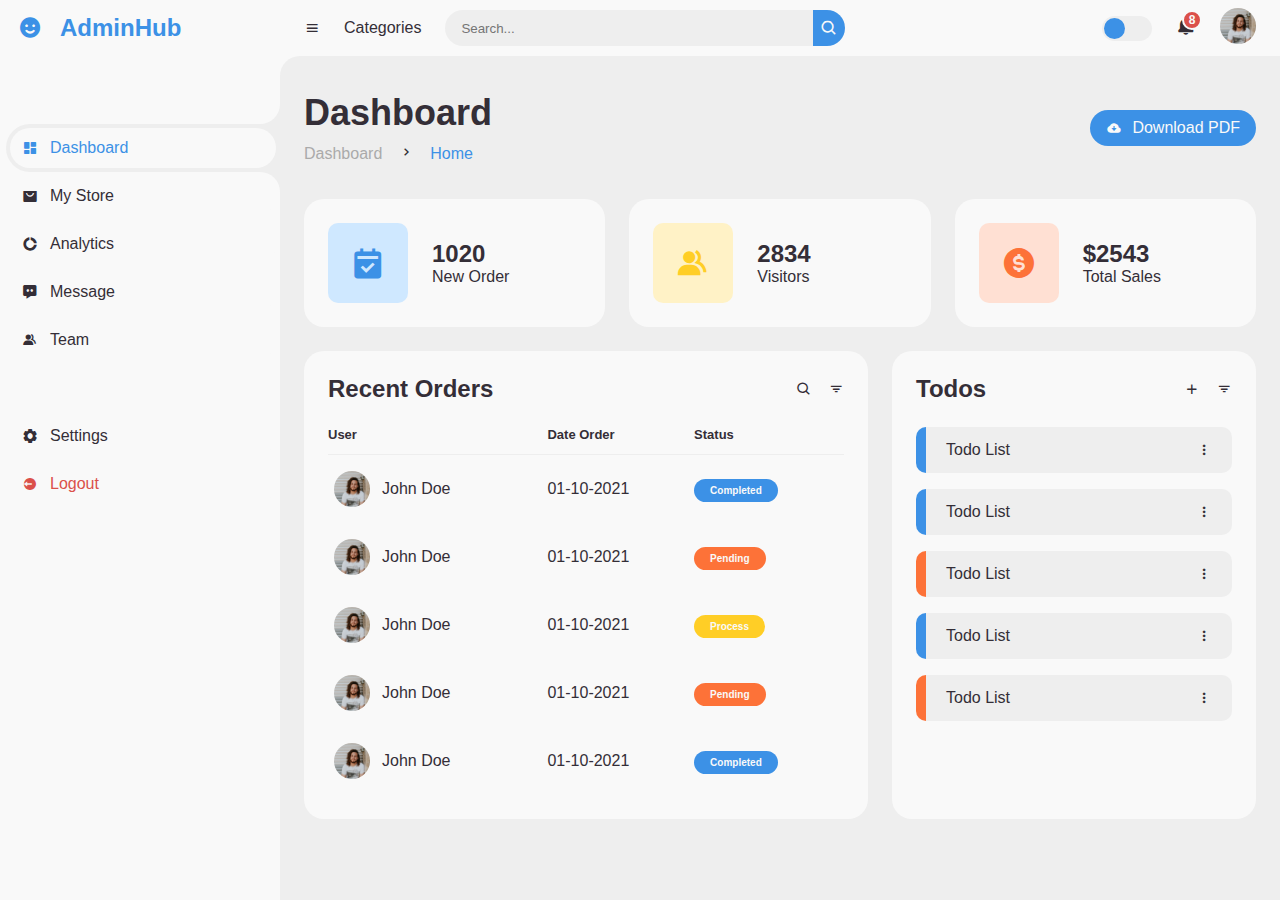
==== index.html @ 6684c78e "upload simple project" ====
<!DOCTYPE html>
<html lang="en">
<head>
	<meta charset="UTF-8">
	<meta name="viewport" content="width=device-width, initial-scale=1.0">

	<!-- Boxicons -->
	<link href='https://unpkg.com/boxicons@2.0.9/css/boxicons.min.css' rel='stylesheet'>
	<!-- My CSS -->
	<link rel="stylesheet" href="style.css">

	<title>Dashboard</title>
</head>
<body>


	<!-- SIDEBAR -->
	<section id="sidebar">
		<a href="#" class="brand">
			<i class='bx bxs-smile'></i>
			<span class="text">AdminHub</span>
		</a>
		<ul class="side-menu top">
			<li class="active">
				<a href="#">
					<i class='bx bxs-dashboard' ></i>
					<span class="text">Dashboard</span>
				</a>
			</li>
			<li>
				<a href="#">
					<i class='bx bxs-shopping-bag-alt' ></i>
					<span class="text" onclick='route()'>My Store</span>
				</a>
			</li>
			<li>
				<a href="#">
					<i class='bx bxs-doughnut-chart' ></i>
					<span class="text">Analytics</span>
				</a>
			</li>
			<li>
				<a href="#">
					<i class='bx bxs-message-dots' ></i>
					<span class="text">Message</span>
				</a>
			</li>
			<li>
				<a href="#">
					<i class='bx bxs-group' ></i>
					<span class="text">Team</span>
				</a>
			</li>
		</ul>
		<ul class="side-menu">
			<li>
				<a href="#">
					<i class='bx bxs-cog' ></i>
					<span class="text">Settings</span>
				</a>
			</li>
			<li>
				<a href="#" class="logout">
					<i class='bx bxs-log-out-circle' ></i>
					<span class="text">Logout</span>
				</a>
			</li>
		</ul>
	</section>
	<!-- SIDEBAR -->



	<!-- CONTENT -->
	<section id="content">
		<!-- NAVBAR -->
		<nav>
			<i class='bx bx-menu' ></i>
			<a href="#" class="nav-link">Categories</a>
			<form action="#">
				<div class="form-input">
					<input type="search" placeholder="Search...">
					<button type="submit" class="search-btn"><i class='bx bx-search' ></i></button>
				</div>
			</form>
			<input type="checkbox" id="switch-mode" hidden>
			<label for="switch-mode" class="switch-mode"></label>
			<a href="#" class="notification">
				<i class='bx bxs-bell' ></i>
				<span class="num">8</span>
			</a>
			<a href="#" class="profile">
				<img src="img/people.png">
			</a>
		</nav>
		<!-- NAVBAR -->

		<!-- MAIN -->
		<main>
			<div class="head-title">
				<div class="left">
					<h1>Dashboard</h1>
					<ul class="breadcrumb">
						<li>
							<a href="#">Dashboard</a>
						</li>
						<li><i class='bx bx-chevron-right' ></i></li>
						<li>
							<a class="active" href="#">Home</a>
						</li>
					</ul>
				</div>
				<a href="#" class="btn-download">
					<i class='bx bxs-cloud-download' ></i>
					<span class="text">Download PDF</span>
				</a>
			</div>

			<ul class="box-info">
				<li>
					<i class='bx bxs-calendar-check' ></i>
					<span class="text">
						<h3>1020</h3>
						<p>New Order</p>
					</span>
				</li>
				<li>
					<i class='bx bxs-group' ></i>
					<span class="text">
						<h3>2834</h3>
						<p>Visitors</p>
					</span>
				</li>
				<li>
					<i class='bx bxs-dollar-circle' ></i>
					<span class="text">
						<h3>$2543</h3>
						<p>Total Sales</p>
					</span>
				</li>
			</ul>


			<div class="table-data">
				<div class="order">
					<div class="head">
						<h3>Recent Orders</h3>
						<i class='bx bx-search' ></i>
						<i class='bx bx-filter' ></i>
					</div>
					<table>
						<thead>
							<tr>
								<th>User</th>
								<th>Date Order</th>
								<th>Status</th>
							</tr>
						</thead>
						<tbody>
							<tr>
								<td>
									<img src="img/people.png">
									<p>John Doe</p>
								</td>
								<td>01-10-2021</td>
								<td><span class="status completed">Completed</span></td>
							</tr>
							<tr>
								<td>
									<img src="img/people.png">
									<p>John Doe</p>
								</td>
								<td>01-10-2021</td>
								<td><span class="status pending">Pending</span></td>
							</tr>
							<tr>
								<td>
									<img src="img/people.png">
									<p>John Doe</p>
								</td>
								<td>01-10-2021</td>
								<td><span class="status process">Process</span></td>
							</tr>
							<tr>
								<td>
									<img src="img/people.png">
									<p>John Doe</p>
								</td>
								<td>01-10-2021</td>
								<td><span class="status pending">Pending</span></td>
							</tr>
							<tr>
								<td>
									<img src="img/people.png">
									<p>John Doe</p>
								</td>
								<td>01-10-2021</td>
								<td><span class="status completed">Completed</span></td>
							</tr>
						</tbody>
					</table>
				</div>
				<div class="todo">
					<div class="head">
						<h3>Todos</h3>
						<i class='bx bx-plus' ></i>
						<i class='bx bx-filter' ></i>
					</div>
					<ul class="todo-list">
						<li class="completed">
							<p>Todo List</p>
							<i class='bx bx-dots-vertical-rounded' ></i>
						</li>
						<li class="completed">
							<p>Todo List</p>
							<i class='bx bx-dots-vertical-rounded' ></i>
						</li>
						<li class="not-completed">
							<p>Todo List</p>
							<i class='bx bx-dots-vertical-rounded' ></i>
						</li>
						<li class="completed">
							<p>Todo List</p>
							<i class='bx bx-dots-vertical-rounded' ></i>
						</li>
						<li class="not-completed">
							<p>Todo List</p>
							<i class='bx bx-dots-vertical-rounded' ></i>
						</li>
					</ul>
				</div>
			</div>
		</main>
		<!-- MAIN -->
	</section>
	<!-- CONTENT -->
	

	<script src="app.js"></script>
</body>
</html>
---- style.css ----
* {
	margin: 0;
	padding: 0;
	box-sizing: border-box;
}

a {
	text-decoration: none;
}

li {
	list-style: none;
}

:root {
	--poppins: 'Poppins', sans-serif;
	--lato: 'Lato', sans-serif;

	--light: #F9F9F9;
	--blue: #3C91E6;
	--light-blue: #CFE8FF;
	--grey: #eee;
	--dark-grey: #AAAAAA;
	--dark: #342E37;
	--red: #DB504A;
	--yellow: #FFCE26;
	--light-yellow: #FFF2C6;
	--orange: #FD7238;
	--light-orange: #FFE0D3;
}

html {
	overflow-x: hidden;
}

body.dark {
	--light: #0C0C1E;
	--grey: #060714;
	--dark: #FBFBFB;
}

body {
	background: var(--grey);
	overflow-x: hidden;
}





/* SIDEBAR */
#sidebar {
	position: fixed;
	top: 0;
	left: 0;
	width: 280px;
	height: 100%;
	background: var(--light);
	z-index: 2000;
	font-family: var(--lato);
	transition: .3s ease;
	overflow-x: hidden;
	scrollbar-width: none;
}
#sidebar::--webkit-scrollbar {
	display: none;
}
#sidebar.hide {
	width: 60px;
}
#sidebar .brand {
	font-size: 24px;
	font-weight: 700;
	height: 56px;
	display: flex;
	align-items: center;
	color: var(--blue);
	position: sticky;
	top: 0;
	left: 0;
	background: var(--light);
	z-index: 500;
	padding-bottom: 20px;
	box-sizing: content-box;
}
#sidebar .brand .bx {
	min-width: 60px;
	display: flex;
	justify-content: center;
}
#sidebar .side-menu {
	width: 100%;
	margin-top: 48px;
}
#sidebar .side-menu li {
	height: 48px;
	background: transparent;
	margin-left: 6px;
	border-radius: 48px 0 0 48px;
	padding: 4px;
}
#sidebar .side-menu li.active {
	background: var(--grey);
	position: relative;
}
#sidebar .side-menu li.active::before {
	content: '';
	position: absolute;
	width: 40px;
	height: 40px;
	border-radius: 50%;
	top: -40px;
	right: 0;
	box-shadow: 20px 20px 0 var(--grey);
	z-index: -1;
}
#sidebar .side-menu li.active::after {
	content: '';
	position: absolute;
	width: 40px;
	height: 40px;
	border-radius: 50%;
	bottom: -40px;
	right: 0;
	box-shadow: 20px -20px 0 var(--grey);
	z-index: -1;
}
#sidebar .side-menu li a {
	width: 100%;
	height: 100%;
	background: var(--light);
	display: flex;
	align-items: center;
	border-radius: 48px;
	font-size: 16px;
	color: var(--dark);
	white-space: nowrap;
	overflow-x: hidden;
}
#sidebar .side-menu.top li.active a {
	color: var(--blue);
}
#sidebar.hide .side-menu li a {
	width: calc(48px - (4px * 2));
	transition: width .3s ease;
}
#sidebar .side-menu li a.logout {
	color: var(--red);
}
#sidebar .side-menu.top li a:hover {
	color: var(--blue);
}
#sidebar .side-menu li a .bx {
	min-width: calc(60px  - ((4px + 6px) * 2));
	display: flex;
	justify-content: center;
}
/* SIDEBAR */





/* CONTENT */
#content {
	position: relative;
	width: calc(100% - 280px);
	left: 280px;
	transition: .3s ease;
}
#sidebar.hide ~ #content {
	width: calc(100% - 60px);
	left: 60px;
}




/* NAVBAR */
#content nav {
	height: 56px;
	background: var(--light);
	padding: 0 24px;
	display: flex;
	align-items: center;
	grid-gap: 24px;
	font-family: var(--lato);
	position: sticky;
	top: 0;
	left: 0;
	z-index: 1000;
}
#content nav::before {
	content: '';
	position: absolute;
	width: 40px;
	height: 40px;
	bottom: -40px;
	left: 0;
	border-radius: 50%;
	box-shadow: -20px -20px 0 var(--light);
}
#content nav a {
	color: var(--dark);
}
#content nav .bx.bx-menu {
	cursor: pointer;
	color: var(--dark);
}
#content nav .nav-link {
	font-size: 16px;
	transition: .3s ease;
}
#content nav .nav-link:hover {
	color: var(--blue);
}
#content nav form {
	max-width: 400px;
	width: 100%;
	margin-right: auto;
}
#content nav form .form-input {
	display: flex;
	align-items: center;
	height: 36px;
}
#content nav form .form-input input {
	flex-grow: 1;
	padding: 0 16px;
	height: 100%;
	border: none;
	background: var(--grey);
	border-radius: 36px 0 0 36px;
	outline: none;
	width: 100%;
	color: var(--dark);
}
#content nav form .form-input button {
	width: 36px;
	height: 100%;
	display: flex;
	justify-content: center;
	align-items: center;
	background: var(--blue);
	color: var(--light);
	font-size: 18px;
	border: none;
	outline: none;
	border-radius: 0 36px 36px 0;
	cursor: pointer;
}
#content nav .notification {
	font-size: 20px;
	position: relative;
}
#content nav .notification .num {
	position: absolute;
	top: -6px;
	right: -6px;
	width: 20px;
	height: 20px;
	border-radius: 50%;
	border: 2px solid var(--light);
	background: var(--red);
	color: var(--light);
	font-weight: 700;
	font-size: 12px;
	display: flex;
	justify-content: center;
	align-items: center;
}
#content nav .profile img {
	width: 36px;
	height: 36px;
	object-fit: cover;
	border-radius: 50%;
}
#content nav .switch-mode {
	display: block;
	min-width: 50px;
	height: 25px;
	border-radius: 25px;
	background: var(--grey);
	cursor: pointer;
	position: relative;
}
#content nav .switch-mode::before {
	content: '';
	position: absolute;
	top: 2px;
	left: 2px;
	bottom: 2px;
	width: calc(25px - 4px);
	background: var(--blue);
	border-radius: 50%;
	transition: all .3s ease;
}
#content nav #switch-mode:checked + .switch-mode::before {
	left: calc(100% - (25px - 4px) - 2px);
}
/* NAVBAR */





/* MAIN */
#content main {
	width: 100%;
	padding: 36px 24px;
	font-family: var(--poppins);
	max-height: calc(100vh - 56px);
	overflow-y: auto;
}
#content main .head-title {
	display: flex;
	align-items: center;
	justify-content: space-between;
	grid-gap: 16px;
	flex-wrap: wrap;
}
#content main .head-title .left h1 {
	font-size: 36px;
	font-weight: 600;
	margin-bottom: 10px;
	color: var(--dark);
}
#content main .head-title .left .breadcrumb {
	display: flex;
	align-items: center;
	grid-gap: 16px;
}
#content main .head-title .left .breadcrumb li {
	color: var(--dark);
}
#content main .head-title .left .breadcrumb li a {
	color: var(--dark-grey);
	pointer-events: none;
}
#content main .head-title .left .breadcrumb li a.active {
	color: var(--blue);
	pointer-events: unset;
}
#content main .head-title .btn-download {
	height: 36px;
	padding: 0 16px;
	border-radius: 36px;
	background: var(--blue);
	color: var(--light);
	display: flex;
	justify-content: center;
	align-items: center;
	grid-gap: 10px;
	font-weight: 500;
}




#content main .box-info {
	display: grid;
	grid-template-columns: repeat(auto-fit, minmax(240px, 1fr));
	grid-gap: 24px;
	margin-top: 36px;
}
#content main .box-info li {
	padding: 24px;
	background: var(--light);
	border-radius: 20px;
	display: flex;
	align-items: center;
	grid-gap: 24px;
}
#content main .box-info li .bx {
	width: 80px;
	height: 80px;
	border-radius: 10px;
	font-size: 36px;
	display: flex;
	justify-content: center;
	align-items: center;
}
#content main .box-info li:nth-child(1) .bx {
	background: var(--light-blue);
	color: var(--blue);
}
#content main .box-info li:nth-child(2) .bx {
	background: var(--light-yellow);
	color: var(--yellow);
}
#content main .box-info li:nth-child(3) .bx {
	background: var(--light-orange);
	color: var(--orange);
}
#content main .box-info li .text h3 {
	font-size: 24px;
	font-weight: 600;
	color: var(--dark);
}
#content main .box-info li .text p {
	color: var(--dark);	
}





#content main .table-data {
	display: flex;
	flex-wrap: wrap;
	grid-gap: 24px;
	margin-top: 24px;
	width: 100%;
	color: var(--dark);
}
#content main .table-data > div {
	border-radius: 20px;
	background: var(--light);
	padding: 24px;
	overflow-x: auto;
}
#content main .table-data .head {
	display: flex;
	align-items: center;
	grid-gap: 16px;
	margin-bottom: 24px;
}
#content main .table-data .head h3 {
	margin-right: auto;
	font-size: 24px;
	font-weight: 600;
}
#content main .table-data .head .bx {
	cursor: pointer;
}

#content main .table-data .order {
	flex-grow: 1;
	flex-basis: 500px;
}
#content main .table-data .order table {
	width: 100%;
	border-collapse: collapse;
}
#content main .table-data .order table th {
	padding-bottom: 12px;
	font-size: 13px;
	text-align: left;
	border-bottom: 1px solid var(--grey);
}
#content main .table-data .order table td {
	padding: 16px 0;
}
#content main .table-data .order table tr td:first-child {
	display: flex;
	align-items: center;
	grid-gap: 12px;
	padding-left: 6px;
}
#content main .table-data .order table td img {
	width: 36px;
	height: 36px;
	border-radius: 50%;
	object-fit: cover;
}
#content main .table-data .order table tbody tr:hover {
	background: var(--grey);
}
#content main .table-data .order table tr td .status {
	font-size: 10px;
	padding: 6px 16px;
	color: var(--light);
	border-radius: 20px;
	font-weight: 700;
}
#content main .table-data .order table tr td .status.completed {
	background: var(--blue);
}
#content main .table-data .order table tr td .status.process {
	background: var(--yellow);
}
#content main .table-data .order table tr td .status.pending {
	background: var(--orange);
}


#content main .table-data .todo {
	flex-grow: 1;
	flex-basis: 300px;
}
#content main .table-data .todo .todo-list {
	width: 100%;
}
#content main .table-data .todo .todo-list li {
	width: 100%;
	margin-bottom: 16px;
	background: var(--grey);
	border-radius: 10px;
	padding: 14px 20px;
	display: flex;
	justify-content: space-between;
	align-items: center;
}
#content main .table-data .todo .todo-list li .bx {
	cursor: pointer;
}
#content main .table-data .todo .todo-list li.completed {
	border-left: 10px solid var(--blue);
}
#content main .table-data .todo .todo-list li.not-completed {
	border-left: 10px solid var(--orange);
}
#content main .table-data .todo .todo-list li:last-child {
	margin-bottom: 0;
}
/* MAIN */
/* CONTENT */









@media screen and (max-width: 768px) {
	#sidebar {
		width: 200px;
	}

	#content {
		width: calc(100% - 60px);
		left: 200px;
	}

	#content nav .nav-link {
		display: none;
	}
}






@media screen and (max-width: 576px) {
	#content nav form .form-input input {
		display: none;
	}

	#content nav form .form-input button {
		width: auto;
		height: auto;
		background: transparent;
		border-radius: none;
		color: var(--dark);
	}

	#content nav form.show .form-input input {
		display: block;
		width: 100%;
	}
	#content nav form.show .form-input button {
		width: 36px;
		height: 100%;
		border-radius: 0 36px 36px 0;
		color: var(--light);
		background: var(--red);
	}

	#content nav form.show ~ .notification,
	#content nav form.show ~ .profile {
		display: none;
	}

	#content main .box-info {
		grid-template-columns: 1fr;
	}

	#content main .table-data .head {
		min-width: 420px;
	}
	#content main .table-data .order table {
		min-width: 420px;
	}
	#content main .table-data .todo .todo-list {
		min-width: 420px;
	}
}
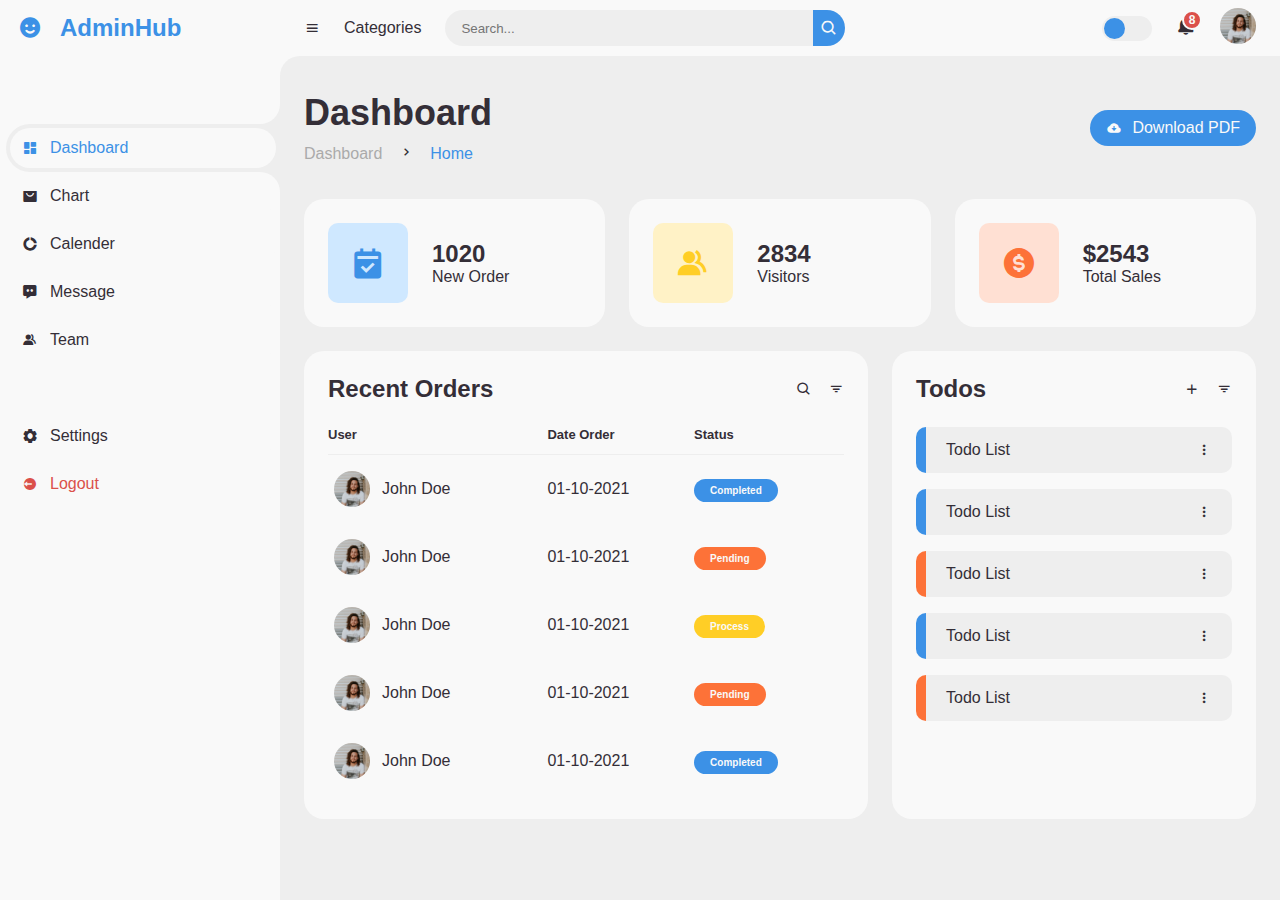
==== commit 113a643a: "make calender and chart component" ====
--- a/index.html
+++ b/index.html
@@ -23,20 +23,20 @@
 		<ul class="side-menu top">
 			<li class="active">
 				<a href="#">
-					<i class='bx bxs-dashboard' ></i>
+					<i class='bx bxs-dashboard'></i>
 					<span class="text">Dashboard</span>
 				</a>
 			</li>
 			<li>
-				<a href="#">
+				<a href="./chart.html">
 					<i class='bx bxs-shopping-bag-alt' ></i>
-					<span class="text" onclick='route()'>My Store</span>
-				</a>
-			</li>
-			<li>
-				<a href="#">
+					<span class="text">Chart</span>
+				</a>
+			</li>
+			<li>
+				<a href="./calender.html">
 					<i class='bx bxs-doughnut-chart' ></i>
-					<span class="text">Analytics</span>
+					<span class="text">Calender</span>
 				</a>
 			</li>
 			<li>
--- a/style.css
+++ b/style.css
@@ -1,47 +1,47 @@
 * {
-	margin: 0;
-	padding: 0;
-	box-sizing: border-box;
+ margin: 0;
+ padding: 0;
+ box-sizing: border-box;
 }
 
 a {
-	text-decoration: none;
+ text-decoration: none;
 }
 
 li {
-	list-style: none;
+ list-style: none;
 }
 
 :root {
-	--poppins: 'Poppins', sans-serif;
-	--lato: 'Lato', sans-serif;
-
-	--light: #F9F9F9;
-	--blue: #3C91E6;
-	--light-blue: #CFE8FF;
-	--grey: #eee;
-	--dark-grey: #AAAAAA;
-	--dark: #342E37;
-	--red: #DB504A;
-	--yellow: #FFCE26;
-	--light-yellow: #FFF2C6;
-	--orange: #FD7238;
-	--light-orange: #FFE0D3;
+ --poppins: 'Poppins', sans-serif;
+ --lato: 'Lato', sans-serif;
+ --light: #F9F9F9;
+ --blue: #3C91E6;
+ --light-blue: #CFE8FF;
+ --grey: #eee;
+ --dark-grey: #AAAAAA;
+ --dark: #342E37;
+ --red: #DB504A;
+ --yellow: #FFCE26;
+ --light-yellow: #FFF2C6;
+ --orange: #FD7238;
+ --light-orange: #FFE0D3;
+ --white:#fff;
 }
 
 html {
-	overflow-x: hidden;
+ overflow-x: hidden;
 }
 
 body.dark {
-	--light: #0C0C1E;
-	--grey: #060714;
-	--dark: #FBFBFB;
+ --light: #0C0C1E;
+ --grey: #060714;
+ --dark: #FBFBFB;
 }
 
 body {
-	background: var(--grey);
-	overflow-x: hidden;
+ background: var(--grey);
+ overflow-x: hidden;
 }
 
 
@@ -50,111 +50,127 @@
 
 /* SIDEBAR */
 #sidebar {
-	position: fixed;
-	top: 0;
-	left: 0;
-	width: 280px;
-	height: 100%;
-	background: var(--light);
-	z-index: 2000;
-	font-family: var(--lato);
-	transition: .3s ease;
-	overflow-x: hidden;
-	scrollbar-width: none;
-}
+ position: fixed;
+ top: 0;
+ left: 0;
+ width: 280px;
+ height: 100%;
+ background: var(--light);
+ z-index: 2000;
+ font-family: var(--lato);
+ transition: .3s ease;
+ overflow-x: hidden;
+ scrollbar-width: none;
+}
+
 #sidebar::--webkit-scrollbar {
-	display: none;
-}
+ display: none;
+}
+
 #sidebar.hide {
-	width: 60px;
-}
+ width: 60px;
+}
+
 #sidebar .brand {
-	font-size: 24px;
-	font-weight: 700;
-	height: 56px;
-	display: flex;
-	align-items: center;
-	color: var(--blue);
-	position: sticky;
-	top: 0;
-	left: 0;
-	background: var(--light);
-	z-index: 500;
-	padding-bottom: 20px;
-	box-sizing: content-box;
-}
+ font-size: 24px;
+ font-weight: 700;
+ height: 56px;
+ display: flex;
+ align-items: center;
+ color: var(--blue);
+ position: sticky;
+ top: 0;
+ left: 0;
+ background: var(--light);
+ z-index: 500;
+ padding-bottom: 20px;
+ box-sizing: content-box;
+}
+
 #sidebar .brand .bx {
-	min-width: 60px;
-	display: flex;
-	justify-content: center;
-}
+ min-width: 60px;
+ display: flex;
+ justify-content: center;
+}
+
 #sidebar .side-menu {
-	width: 100%;
-	margin-top: 48px;
-}
+ width: 100%;
+ margin-top: 48px;
+}
+
 #sidebar .side-menu li {
-	height: 48px;
-	background: transparent;
-	margin-left: 6px;
-	border-radius: 48px 0 0 48px;
-	padding: 4px;
-}
+ height: 48px;
+ background: transparent;
+ margin-left: 6px;
+ border-radius: 48px 0 0 48px;
+ padding: 4px;
+}
+
 #sidebar .side-menu li.active {
-	background: var(--grey);
-	position: relative;
-}
+ background: var(--grey);
+ position: relative;
+}
+
 #sidebar .side-menu li.active::before {
-	content: '';
-	position: absolute;
-	width: 40px;
-	height: 40px;
-	border-radius: 50%;
-	top: -40px;
-	right: 0;
-	box-shadow: 20px 20px 0 var(--grey);
-	z-index: -1;
-}
+ content: '';
+ position: absolute;
+ width: 40px;
+ height: 40px;
+ border-radius: 50%;
+ top: -40px;
+ right: 0;
+ box-shadow: 20px 20px 0 var(--grey);
+ z-index: -1;
+}
+
 #sidebar .side-menu li.active::after {
-	content: '';
-	position: absolute;
-	width: 40px;
-	height: 40px;
-	border-radius: 50%;
-	bottom: -40px;
-	right: 0;
-	box-shadow: 20px -20px 0 var(--grey);
-	z-index: -1;
-}
+ content: '';
+ position: absolute;
+ width: 40px;
+ height: 40px;
+ border-radius: 50%;
+ bottom: -40px;
+ right: 0;
+ box-shadow: 20px -20px 0 var(--grey);
+ z-index: -1;
+}
+
 #sidebar .side-menu li a {
-	width: 100%;
-	height: 100%;
-	background: var(--light);
-	display: flex;
-	align-items: center;
-	border-radius: 48px;
-	font-size: 16px;
-	color: var(--dark);
-	white-space: nowrap;
-	overflow-x: hidden;
-}
+ width: 100%;
+ height: 100%;
+ background: var(--light);
+ display: flex;
+ align-items: center;
+ border-radius: 48px;
+ font-size: 16px;
+ color: var(--dark);
+ white-space: nowrap;
+ overflow-x: hidden;
+}
+
 #sidebar .side-menu.top li.active a {
-	color: var(--blue);
-}
+ color: var(--blue);
+}
+
 #sidebar.hide .side-menu li a {
-	width: calc(48px - (4px * 2));
-	transition: width .3s ease;
-}
+ width: calc(48px - (4px * 2));
+ transition: width .3s ease;
+}
+
 #sidebar .side-menu li a.logout {
-	color: var(--red);
-}
+ color: var(--red);
+}
+
 #sidebar .side-menu.top li a:hover {
-	color: var(--blue);
-}
+ color: var(--blue);
+}
+
 #sidebar .side-menu li a .bx {
-	min-width: calc(60px  - ((4px + 6px) * 2));
-	display: flex;
-	justify-content: center;
-}
+ min-width: calc(60px - ((4px + 6px) * 2));
+ display: flex;
+ justify-content: center;
+}
+
 /* SIDEBAR */
 
 
@@ -163,14 +179,15 @@
 
 /* CONTENT */
 #content {
-	position: relative;
-	width: calc(100% - 280px);
-	left: 280px;
-	transition: .3s ease;
-}
-#sidebar.hide ~ #content {
-	width: calc(100% - 60px);
-	left: 60px;
+ position: relative;
+ width: calc(100% - 280px);
+ left: 280px;
+ transition: .3s ease;
+}
+
+#sidebar.hide~#content {
+ width: calc(100% - 60px);
+ left: 60px;
 }
 
 
@@ -178,126 +195,142 @@
 
 /* NAVBAR */
 #content nav {
-	height: 56px;
-	background: var(--light);
-	padding: 0 24px;
-	display: flex;
-	align-items: center;
-	grid-gap: 24px;
-	font-family: var(--lato);
-	position: sticky;
-	top: 0;
-	left: 0;
-	z-index: 1000;
-}
+ height: 56px;
+ background: var(--light);
+ padding: 0 24px;
+ display: flex;
+ align-items: center;
+ grid-gap: 24px;
+ font-family: var(--lato);
+ position: sticky;
+ top: 0;
+ left: 0;
+ z-index: 1000;
+}
+
 #content nav::before {
-	content: '';
-	position: absolute;
-	width: 40px;
-	height: 40px;
-	bottom: -40px;
-	left: 0;
-	border-radius: 50%;
-	box-shadow: -20px -20px 0 var(--light);
-}
+ content: '';
+ position: absolute;
+ width: 40px;
+ height: 40px;
+ bottom: -40px;
+ left: 0;
+ border-radius: 50%;
+ box-shadow: -20px -20px 0 var(--light);
+}
+
 #content nav a {
-	color: var(--dark);
-}
+ color: var(--dark);
+}
+
 #content nav .bx.bx-menu {
-	cursor: pointer;
-	color: var(--dark);
-}
+ cursor: pointer;
+ color: var(--dark);
+}
+
 #content nav .nav-link {
-	font-size: 16px;
-	transition: .3s ease;
-}
+ font-size: 16px;
+ transition: .3s ease;
+}
+
 #content nav .nav-link:hover {
-	color: var(--blue);
-}
+ color: var(--blue);
+}
+
 #content nav form {
-	max-width: 400px;
-	width: 100%;
-	margin-right: auto;
-}
+ max-width: 400px;
+ width: 100%;
+ margin-right: auto;
+}
+
 #content nav form .form-input {
-	display: flex;
-	align-items: center;
-	height: 36px;
-}
+ display: flex;
+ align-items: center;
+ height: 36px;
+}
+
 #content nav form .form-input input {
-	flex-grow: 1;
-	padding: 0 16px;
-	height: 100%;
-	border: none;
-	background: var(--grey);
-	border-radius: 36px 0 0 36px;
-	outline: none;
-	width: 100%;
-	color: var(--dark);
-}
+ flex-grow: 1;
+ padding: 0 16px;
+ height: 100%;
+ border: none;
+ background: var(--grey);
+ border-radius: 36px 0 0 36px;
+ outline: none;
+ width: 100%;
+ color: var(--dark);
+}
+
 #content nav form .form-input button {
-	width: 36px;
-	height: 100%;
-	display: flex;
-	justify-content: center;
-	align-items: center;
-	background: var(--blue);
-	color: var(--light);
-	font-size: 18px;
-	border: none;
-	outline: none;
-	border-radius: 0 36px 36px 0;
-	cursor: pointer;
-}
+ width: 36px;
+ height: 100%;
+ display: flex;
+ justify-content: center;
+ align-items: center;
+ background: var(--blue);
+ color: var(--light);
+ font-size: 18px;
+ border: none;
+ outline: none;
+ border-radius: 0 36px 36px 0;
+ cursor: pointer;
+}
+
 #content nav .notification {
-	font-size: 20px;
-	position: relative;
-}
+ font-size: 20px;
+ position: relative;
+}
+
 #content nav .notification .num {
-	position: absolute;
-	top: -6px;
-	right: -6px;
-	width: 20px;
-	height: 20px;
-	border-radius: 50%;
-	border: 2px solid var(--light);
-	background: var(--red);
-	color: var(--light);
-	font-weight: 700;
-	font-size: 12px;
-	display: flex;
-	justify-content: center;
-	align-items: center;
-}
+ position: absolute;
+ top: -6px;
+ right: -6px;
+ width: 20px;
+ height: 20px;
+ border-radius: 50%;
+ border: 2px solid var(--light);
+ background: var(--red);
+ color: var(--light);
+ font-weight: 700;
+ font-size: 12px;
+ display: flex;
+ justify-content: center;
+ align-items: center;
+}
+
 #content nav .profile img {
-	width: 36px;
-	height: 36px;
-	object-fit: cover;
-	border-radius: 50%;
-}
+ width: 36px;
+ height: 36px;
+ object-fit: cover;
+ border-radius: 50%;
+}
+
 #content nav .switch-mode {
-	display: block;
-	min-width: 50px;
-	height: 25px;
-	border-radius: 25px;
-	background: var(--grey);
-	cursor: pointer;
-	position: relative;
-}
+ display: block;
+ min-width: 50px;
+ height: 25px;
+ border-radius: 25px;
+ background: var(--grey);
+ cursor: pointer;
+ position: relative;
+}
+
 #content nav .switch-mode::before {
-	content: '';
-	position: absolute;
-	top: 2px;
-	left: 2px;
-	bottom: 2px;
-	width: calc(25px - 4px);
-	background: var(--blue);
-	border-radius: 50%;
-	transition: all .3s ease;
-}
-#content nav #switch-mode:checked + .switch-mode::before {
-	left: calc(100% - (25px - 4px) - 2px);
-}
+ content: '';
+ position: absolute;
+ top: 2px;
+ left: 2px;
+ bottom: 2px;
+ width: calc(25px - 4px);
+ background: var(--blue);
+ border-radius: 50%;
+ transition: all .3s ease;
+}
+
+#content nav #switch-mode:checked+.switch-mode::before {
+ left: calc(100% - (25px - 4px) - 2px);
+}
+
 /* NAVBAR */
 
 
@@ -306,99 +339,113 @@
 
 /* MAIN */
 #content main {
-	width: 100%;
-	padding: 36px 24px;
-	font-family: var(--poppins);
-	max-height: calc(100vh - 56px);
-	overflow-y: auto;
-}
+ width: 100%;
+ padding: 36px 24px;
+ font-family: var(--poppins);
+ max-height: calc(100vh - 56px);
+ overflow-y: auto;
+}
+
 #content main .head-title {
-	display: flex;
-	align-items: center;
-	justify-content: space-between;
-	grid-gap: 16px;
-	flex-wrap: wrap;
-}
+ display: flex;
+ align-items: center;
+ justify-content: space-between;
+ grid-gap: 16px;
+ flex-wrap: wrap;
+}
+
 #content main .head-title .left h1 {
-	font-size: 36px;
-	font-weight: 600;
-	margin-bottom: 10px;
-	color: var(--dark);
-}
+ font-size: 36px;
+ font-weight: 600;
+ margin-bottom: 10px;
+ color: var(--dark);
+}
+
 #content main .head-title .left .breadcrumb {
-	display: flex;
-	align-items: center;
-	grid-gap: 16px;
-}
+ display: flex;
+ align-items: center;
+ grid-gap: 16px;
+}
+
 #content main .head-title .left .breadcrumb li {
-	color: var(--dark);
-}
+ color: var(--dark);
+}
+
 #content main .head-title .left .breadcrumb li a {
-	color: var(--dark-grey);
-	pointer-events: none;
-}
+ color: var(--dark-grey);
+ pointer-events: none;
+}
+
 #content main .head-title .left .breadcrumb li a.active {
-	color: var(--blue);
-	pointer-events: unset;
-}
+ color: var(--blue);
+ pointer-events: unset;
+}
+
 #content main .head-title .btn-download {
-	height: 36px;
-	padding: 0 16px;
-	border-radius: 36px;
-	background: var(--blue);
-	color: var(--light);
-	display: flex;
-	justify-content: center;
-	align-items: center;
-	grid-gap: 10px;
-	font-weight: 500;
+ height: 36px;
+ padding: 0 16px;
+ border-radius: 36px;
+ background: var(--blue);
+ color: var(--light);
+ display: flex;
+ justify-content: center;
+ align-items: center;
+ grid-gap: 10px;
+ font-weight: 500;
 }
 
 
 
 
 #content main .box-info {
-	display: grid;
-	grid-template-columns: repeat(auto-fit, minmax(240px, 1fr));
-	grid-gap: 24px;
-	margin-top: 36px;
-}
+ display: grid;
+ grid-template-columns: repeat(auto-fit, minmax(240px, 1fr));
+ grid-gap: 24px;
+ margin-top: 36px;
+}
+
 #content main .box-info li {
-	padding: 24px;
-	background: var(--light);
-	border-radius: 20px;
-	display: flex;
-	align-items: center;
-	grid-gap: 24px;
-}
+ padding: 24px;
+ background: var(--light);
+ border-radius: 20px;
+ display: flex;
+ align-items: center;
+ grid-gap: 24px;
+}
+
 #content main .box-info li .bx {
-	width: 80px;
-	height: 80px;
-	border-radius: 10px;
-	font-size: 36px;
-	display: flex;
-	justify-content: center;
-	align-items: center;
-}
+ width: 80px;
+ height: 80px;
+ border-radius: 10px;
+ font-size: 36px;
+ display: flex;
+ justify-content: center;
+ align-items: center;
+}
+
 #content main .box-info li:nth-child(1) .bx {
-	background: var(--light-blue);
-	color: var(--blue);
-}
+ background: var(--light-blue);
+ color: var(--blue);
+}
+
 #content main .box-info li:nth-child(2) .bx {
-	background: var(--light-yellow);
-	color: var(--yellow);
-}
+ background: var(--light-yellow);
+ color: var(--yellow);
+}
+
 #content main .box-info li:nth-child(3) .bx {
-	background: var(--light-orange);
-	color: var(--orange);
-}
+ background: var(--light-orange);
+ color: var(--orange);
+}
+
 #content main .box-info li .text h3 {
-	font-size: 24px;
-	font-weight: 600;
-	color: var(--dark);
-}
+ font-size: 24px;
+ font-weight: 600;
+ color: var(--dark);
+}
+
 #content main .box-info li .text p {
-	color: var(--dark);	
+ color: var(--dark);
 }
 
 
@@ -406,113 +453,134 @@
 
 
 #content main .table-data {
-	display: flex;
-	flex-wrap: wrap;
-	grid-gap: 24px;
-	margin-top: 24px;
-	width: 100%;
-	color: var(--dark);
-}
-#content main .table-data > div {
-	border-radius: 20px;
-	background: var(--light);
-	padding: 24px;
-	overflow-x: auto;
-}
+ display: flex;
+ flex-wrap: wrap;
+ grid-gap: 24px;
+ margin-top: 24px;
+ width: 100%;
+ color: var(--dark);
+}
+
+#content main .table-data>div {
+ border-radius: 20px;
+ background: var(--light);
+ padding: 24px;
+ overflow-x: auto;
+}
+
 #content main .table-data .head {
-	display: flex;
-	align-items: center;
-	grid-gap: 16px;
-	margin-bottom: 24px;
-}
+ display: flex;
+ align-items: center;
+ grid-gap: 16px;
+ margin-bottom: 24px;
+}
+
 #content main .table-data .head h3 {
-	margin-right: auto;
-	font-size: 24px;
-	font-weight: 600;
-}
+ margin-right: auto;
+ font-size: 24px;
+ font-weight: 600;
+}
+
 #content main .table-data .head .bx {
-	cursor: pointer;
+ cursor: pointer;
 }
 
 #content main .table-data .order {
-	flex-grow: 1;
-	flex-basis: 500px;
-}
+ flex-grow: 1;
+ flex-basis: 500px;
+}
+
 #content main .table-data .order table {
-	width: 100%;
-	border-collapse: collapse;
-}
+ width: 100%;
+ border-collapse: collapse;
+}
+
 #content main .table-data .order table th {
-	padding-bottom: 12px;
-	font-size: 13px;
-	text-align: left;
-	border-bottom: 1px solid var(--grey);
-}
+ padding-bottom: 12px;
+ font-size: 13px;
+ text-align: left;
+ border-bottom: 1px solid var(--grey);
+}
+
 #content main .table-data .order table td {
-	padding: 16px 0;
-}
+ padding: 16px 0;
+}
+
 #content main .table-data .order table tr td:first-child {
-	display: flex;
-	align-items: center;
-	grid-gap: 12px;
-	padding-left: 6px;
-}
+ display: flex;
+ align-items: center;
+ grid-gap: 12px;
+ padding-left: 6px;
+}
+
 #content main .table-data .order table td img {
-	width: 36px;
-	height: 36px;
-	border-radius: 50%;
-	object-fit: cover;
-}
+ width: 36px;
+ height: 36px;
+ border-radius: 50%;
+ object-fit: cover;
+}
+
 #content main .table-data .order table tbody tr:hover {
-	background: var(--grey);
-}
+ background: var(--grey);
+}
+
 #content main .table-data .order table tr td .status {
-	font-size: 10px;
-	padding: 6px 16px;
-	color: var(--light);
-	border-radius: 20px;
-	font-weight: 700;
-}
+ font-size: 10px;
+ padding: 6px 16px;
+ color: var(--light);
+ border-radius: 20px;
+ font-weight: 700;
+}
+
 #content main .table-data .order table tr td .status.completed {
-	background: var(--blue);
-}
+ background: var(--blue);
+}
+
 #content main .table-data .order table tr td .status.process {
-	background: var(--yellow);
-}
+ background: var(--yellow);
+}
+
 #content main .table-data .order table tr td .status.pending {
-	background: var(--orange);
+ background: var(--orange);
 }
 
 
 #content main .table-data .todo {
-	flex-grow: 1;
-	flex-basis: 300px;
-}
+ flex-grow: 1;
+ flex-basis: 300px;
+}
+
 #content main .table-data .todo .todo-list {
-	width: 100%;
-}
+ width: 100%;
+}
+
 #content main .table-data .todo .todo-list li {
-	width: 100%;
-	margin-bottom: 16px;
-	background: var(--grey);
-	border-radius: 10px;
-	padding: 14px 20px;
-	display: flex;
-	justify-content: space-between;
-	align-items: center;
-}
+ width: 100%;
+ margin-bottom: 16px;
+ background: var(--grey);
+ border-radius: 10px;
+ padding: 14px 20px;
+ display: flex;
+ justify-content: space-between;
+ align-items: center;
+}
+
 #content main .table-data .todo .todo-list li .bx {
-	cursor: pointer;
-}
+ cursor: pointer;
+}
+
 #content main .table-data .todo .todo-list li.completed {
-	border-left: 10px solid var(--blue);
-}
+ border-left: 10px solid var(--blue);
+}
+
 #content main .table-data .todo .todo-list li.not-completed {
-	border-left: 10px solid var(--orange);
-}
+ border-left: 10px solid var(--orange);
+}
+
 #content main .table-data .todo .todo-list li:last-child {
-	margin-bottom: 0;
-}
+ margin-bottom: 0;
+}
+
 /* MAIN */
 /* CONTENT */
 
@@ -525,18 +593,18 @@
 
 
 @media screen and (max-width: 768px) {
-	#sidebar {
-		width: 200px;
-	}
-
-	#content {
-		width: calc(100% - 60px);
-		left: 200px;
-	}
-
-	#content nav .nav-link {
-		display: none;
-	}
+ #sidebar {
+  width: 200px;
+ }
+
+ #content {
+  width: calc(100% - 60px);
+  left: 200px;
+ }
+
+ #content nav .nav-link {
+  display: none;
+ }
 }
 
 
@@ -545,46 +613,267 @@
 
 
 @media screen and (max-width: 576px) {
-	#content nav form .form-input input {
-		display: none;
-	}
-
-	#content nav form .form-input button {
-		width: auto;
-		height: auto;
-		background: transparent;
-		border-radius: none;
-		color: var(--dark);
-	}
-
-	#content nav form.show .form-input input {
-		display: block;
-		width: 100%;
-	}
-	#content nav form.show .form-input button {
-		width: 36px;
-		height: 100%;
-		border-radius: 0 36px 36px 0;
-		color: var(--light);
-		background: var(--red);
-	}
-
-	#content nav form.show ~ .notification,
-	#content nav form.show ~ .profile {
-		display: none;
-	}
-
-	#content main .box-info {
-		grid-template-columns: 1fr;
-	}
-
-	#content main .table-data .head {
-		min-width: 420px;
-	}
-	#content main .table-data .order table {
-		min-width: 420px;
-	}
-	#content main .table-data .todo .todo-list {
-		min-width: 420px;
-	}
-}
+ #content nav form .form-input input {
+  display: none;
+ }
+
+ #content nav form .form-input button {
+  width: auto;
+  height: auto;
+  background: transparent;
+  border-radius: none;
+  color: var(--dark);
+ }
+
+ #content nav form.show .form-input input {
+  display: block;
+  width: 100%;
+ }
+
+ #content nav form.show .form-input button {
+  width: 36px;
+  height: 100%;
+  border-radius: 0 36px 36px 0;
+  color: var(--light);
+  background: var(--red);
+ }
+
+ #content nav form.show~.notification,
+ #content nav form.show~.profile {
+  display: none;
+ }
+
+ #content main .box-info {
+  grid-template-columns: 1fr;
+ }
+
+ #content main .table-data .head {
+  min-width: 420px;
+ }
+
+ #content main .table-data .order table {
+  min-width: 420px;
+ }
+
+ #content main .table-data .todo .todo-list {
+  min-width: 420px;
+ }
+}
+
+/* chart */
+
+.chart-bar {
+ width: 80%;
+ margin:6rem auto;
+ background-color: var(--white);
+
+}
+
+
+
+.line-title {
+ text-align: center;
+ font-family: "Verdana", sans-serif;
+ font-size: 30px;
+
+}
+/* calender */
+.opt-tools {
+ height: 100%;
+ width: 25px;
+ right: -21px;
+ position: absolute;
+ border: 1px solid #e8e8e8;
+ border-top-right-radius: 8px;
+ border-bottom-right-radius: 8px;
+}
+.opt-edit,
+.opt-trash {
+ height: 50%;
+ line-height: 25px;
+ text-align: center;
+ font-size: 13px;
+ cursor: pointer;
+}
+.opt-edit {
+ border-bottom: 1px solid #e8e8e8;
+ border-top-right-radius: 8px;
+ background-color: #fff;
+ color: #ff8e00;
+}
+
+.opt-edit:hover {
+ color: #fff;
+ background-color: #ff8e00;
+}
+.opt-trash {
+ border-bottom-right-radius: 8px;
+ background-color: #fff;
+ color: #cc0000;
+}
+.opt-trash:hover {
+ color: #fff;
+ background-color: #cc0000;
+}
+
+/* LOCK HEADER AND FIRST COLUMN */
+.table td,
+.table th {
+ padding: 5px !important;
+}
+th:first-child {
+ position: sticky;
+ left: 0;
+ z-index: 1030;
+}
+td:first-child {
+ position: sticky;
+ left: 0;
+ z-index: 1010;
+}
+thead th {
+ position: sticky;
+ top: 0;
+ z-index: 1020;
+}
+/* ---------- END (LOCK HEADER AND FIRST COLUMN ) --------- */
+
+.datetimepicker {
+ width: 70% !important;
+ height: 70% !important;
+}
+
+.cal-container {
+ max-width: 900px;
+ max-height: 500px;
+ overflow: auto;
+ margin: auto;
+}
+.cal-table {
+ position: relative;
+ border: solid #ebebeb;
+ border-width: 0 1px 0 0;
+ overscroll-behavior: contain;
+}
+.cal-thead {
+ top: 0px;
+ box-shadow: 0 10px 50px rgba(0, 0, 0, 0.04);
+}
+
+.cal-viewmonth {
+ font-size: 16px;
+ background: #fdfdfd;
+ width: 150px;
+ height: 50px;
+}
+.cal-toprow {
+ width: 182px;
+ min-width: 182px;
+ color: #3e5569;
+ background-color: #f7f9fb !important;
+ border: 1px solid #ebebeb !important;
+}
+
+.cal-viewmonth,
+.cal-toprow {
+ font-weight: 700 !important;
+ text-align: center;
+ vertical-align: middle !important;
+}
+
+.cal-userinfo {
+ height: 80px;
+ box-shadow: 20px 0 50px rgba(0, 0, 0, 0.05);
+}
+
+.cal-tbody .cal-userinfo {
+ min-width: 150px !important;
+ text-align: right;
+ color: hsla(210, 5%, 40%, 1);
+ font-weight: 600;
+ font-size: 12px;
+ letter-spacing: 0.03em;
+ background: #fdfdfd;
+ padding: 0.3em;
+ border: 1px solid #ebebeb;
+}
+
+.cal-usersheader {
+ height: 20px;
+ box-shadow: 20px 0 50px rgba(0, 0, 0, 0.05);
+ min-width: 150px !important;
+ text-align: center;
+ font-weight: bold;
+ font-size: 15px;
+ letter-spacing: 0.03em;
+ padding: 0.3em;
+}
+
+.weekend {
+ background-color: #b5b5b5;
+}
+.drag {
+ z-index: 10;
+ cursor: all-scroll;
+}
+.span-info {
+ display: inline-block;
+ padding: 0.25em 0.4em;
+ text-align: center;
+ white-space: nowrap;
+ vertical-align: baseline;
+ width: 25px;
+ background-color: red;
+ cursor: pointer;
+}
+
+.ui-draggable-dragging {
+ z-index: 9999 !important;
+}
+
+.cal-usercounter {
+ bottom: 0;
+ right: 0;
+ position: absolute;
+ text-align: right;
+ border-radius: 0px;
+ border: 2px thick red;
+}
+
+.cal-userbadge {
+ border-radius: 0;
+ font-weight: 600;
+ font-size: 11px;
+}
+
+/* USER TASKS */
+.details {
+ border-radius: 4px;
+ background: #fff;
+ box-shadow: 0 10px 40px rgba(0, 0, 0, 0.08);
+ border: 1px solid #ebecee;
+ padding: 0px 0px 5px 10px;
+ margin: 2px;
+ z-index: 1;
+}
+
+.details-uren {
+ font-size: 12px;
+ color: #333;
+ font-weight: 500;
+ margin: 0;
+ right: 0px;
+ text-align: right;
+ padding-right: 10px;
+}
+
+.details-task {
+ margin-top: 5px;
+ margin-bottom: 2px;
+ font-size: 12px;
+ padding: 2px 5px;
+ font-weight: 600;
+ line-height: 1.4;
+ border-radius: 2px;
+ width: 94%;
+}
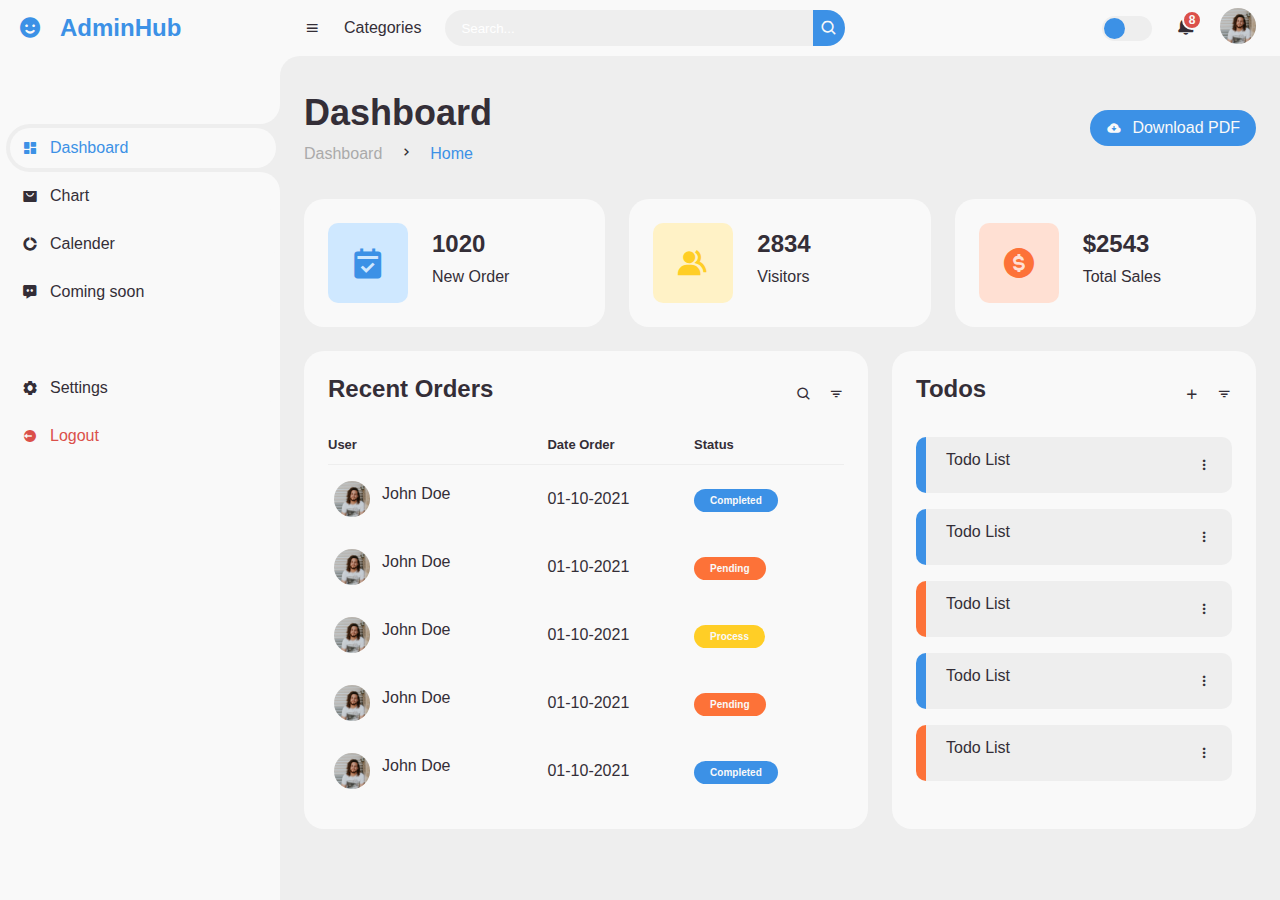
==== commit 167208d8: "make commin soon page" ====
--- a/index.html
+++ b/index.html
@@ -40,17 +40,12 @@
 				</a>
 			</li>
 			<li>
-				<a href="#">
+				<a href="./commin-soon.html">
 					<i class='bx bxs-message-dots' ></i>
-					<span class="text">Message</span>
-				</a>
-			</li>
-			<li>
-				<a href="#">
-					<i class='bx bxs-group' ></i>
-					<span class="text">Team</span>
-				</a>
-			</li>
+					<span class="text">Coming soon</span>
+				</a>
+			</li>
+
 		</ul>
 		<ul class="side-menu">
 			<li>
--- a/style.css
+++ b/style.css
@@ -678,202 +678,205 @@
 
 }
 /* calender */
-.opt-tools {
- height: 100%;
- width: 25px;
- right: -21px;
- position: absolute;
- border: 1px solid #e8e8e8;
- border-top-right-radius: 8px;
- border-bottom-right-radius: 8px;
-}
-.opt-edit,
-.opt-trash {
- height: 50%;
- line-height: 25px;
- text-align: center;
- font-size: 13px;
- cursor: pointer;
-}
-.opt-edit {
- border-bottom: 1px solid #e8e8e8;
- border-top-right-radius: 8px;
- background-color: #fff;
- color: #ff8e00;
-}
-
-.opt-edit:hover {
- color: #fff;
- background-color: #ff8e00;
-}
-.opt-trash {
- border-bottom-right-radius: 8px;
- background-color: #fff;
- color: #cc0000;
-}
-.opt-trash:hover {
- color: #fff;
- background-color: #cc0000;
-}
-
-/* LOCK HEADER AND FIRST COLUMN */
-.table td,
-.table th {
- padding: 5px !important;
-}
-th:first-child {
- position: sticky;
- left: 0;
- z-index: 1030;
-}
-td:first-child {
- position: sticky;
- left: 0;
- z-index: 1010;
-}
-thead th {
- position: sticky;
- top: 0;
- z-index: 1020;
-}
-/* ---------- END (LOCK HEADER AND FIRST COLUMN ) --------- */
-
-.datetimepicker {
- width: 70% !important;
- height: 70% !important;
-}
-
-.cal-container {
- max-width: 900px;
- max-height: 500px;
- overflow: auto;
- margin: auto;
-}
-.cal-table {
- position: relative;
- border: solid #ebebeb;
- border-width: 0 1px 0 0;
- overscroll-behavior: contain;
-}
-.cal-thead {
- top: 0px;
- box-shadow: 0 10px 50px rgba(0, 0, 0, 0.04);
-}
-
-.cal-viewmonth {
- font-size: 16px;
- background: #fdfdfd;
- width: 150px;
- height: 50px;
-}
-.cal-toprow {
- width: 182px;
- min-width: 182px;
- color: #3e5569;
- background-color: #f7f9fb !important;
- border: 1px solid #ebebeb !important;
-}
-
-.cal-viewmonth,
-.cal-toprow {
- font-weight: 700 !important;
- text-align: center;
- vertical-align: middle !important;
-}
-
-.cal-userinfo {
- height: 80px;
- box-shadow: 20px 0 50px rgba(0, 0, 0, 0.05);
-}
-
-.cal-tbody .cal-userinfo {
- min-width: 150px !important;
- text-align: right;
- color: hsla(210, 5%, 40%, 1);
- font-weight: 600;
- font-size: 12px;
- letter-spacing: 0.03em;
- background: #fdfdfd;
- padding: 0.3em;
- border: 1px solid #ebebeb;
-}
-
-.cal-usersheader {
- height: 20px;
- box-shadow: 20px 0 50px rgba(0, 0, 0, 0.05);
- min-width: 150px !important;
- text-align: center;
- font-weight: bold;
- font-size: 15px;
- letter-spacing: 0.03em;
- padding: 0.3em;
-}
-
-.weekend {
- background-color: #b5b5b5;
-}
-.drag {
- z-index: 10;
- cursor: all-scroll;
-}
-.span-info {
- display: inline-block;
- padding: 0.25em 0.4em;
- text-align: center;
- white-space: nowrap;
- vertical-align: baseline;
- width: 25px;
- background-color: red;
- cursor: pointer;
-}
-
-.ui-draggable-dragging {
- z-index: 9999 !important;
-}
-
-.cal-usercounter {
- bottom: 0;
- right: 0;
- position: absolute;
- text-align: right;
- border-radius: 0px;
- border: 2px thick red;
-}
-
-.cal-userbadge {
- border-radius: 0;
- font-weight: 600;
- font-size: 11px;
-}
-
-/* USER TASKS */
-.details {
- border-radius: 4px;
- background: #fff;
- box-shadow: 0 10px 40px rgba(0, 0, 0, 0.08);
- border: 1px solid #ebecee;
- padding: 0px 0px 5px 10px;
- margin: 2px;
- z-index: 1;
-}
-
-.details-uren {
- font-size: 12px;
- color: #333;
- font-weight: 500;
- margin: 0;
- right: 0px;
- text-align: right;
- padding-right: 10px;
-}
-
-.details-task {
- margin-top: 5px;
- margin-bottom: 2px;
- font-size: 12px;
- padding: 2px 5px;
- font-weight: 600;
- line-height: 1.4;
- border-radius: 2px;
- width: 94%;
-}
+.clearfix{
+	clear: both;
+}
+
+.animate{
+	-webkit-transition: all 0.3s ease-in-out;
+	-moz-transition: all 0.3s ease-in-out;
+	transition: all 0.3s ease-in-out;
+}
+
+
+/* required */
+.calendar{
+	position: absolute;
+	border-radius: 4px;
+	overflow: hidden;
+	width: 800px;
+	height: 450px;
+	left: 50%;
+	margin-left: -400px;
+	margin-top: -225px;
+	top: 50%;
+	background-color: #ffffff;
+	color: #333333;
+}
+
+.calendar h1, .calendar h2{
+	font-weight: 300;
+	font-size: 26px;
+	line-height: 28px;
+	text-transform: uppercase;
+	margin: 0px 0px 20px 0px;
+}
+
+.calendar h1 span{
+	display: block;
+}
+
+.calendar .col{
+	position: relative;
+	float: left;
+	height: 100%;
+}
+
+.calendar .col .content{
+	padding: 40px;
+}
+
+.calendar ul{
+	margin: 0px;
+}
+
+.calendar ul li{
+	list-style: none;
+}
+
+.calendar .leftCol{
+	width: 40%;
+	background-color: #F48989;
+}
+
+.calendar .noteList li{
+	color: #ffffff;
+	margin-bottom: 10px;
+}
+
+.calendar .notes p,
+.calendar .notes input,
+.calendar .noteList li{
+	font-weight: 300;
+	font-size: 14px;
+}
+
+.calendar .notes p{
+	border-bottom: solid 1px rgba(255,255,255,0.4);
+}
+
+.calendar .notes input{
+	background-color: #F48989;
+	color: #ffffff;
+	border: none;
+	width: 200px;
+}
+
+.calendar .addNote,
+.calendar .removeNote{
+	float: right;
+	color: rgba(255,255,255,0.4);
+	font-weight: bold;
+	margin-left: 20px;
+}
+
+.calendar .addNote:hover,
+.calendar .removeNote:hover{
+	color: #ffffff;
+}
+
+.calendar .addNote{
+	font-size: 16px;
+}
+
+.calendar .leftCol h1{
+	color: #ffffff;
+	margin-bottom: 40px;
+}
+
+.calendar .rightCol{
+	width: 60%;
+}
+
+.calendar .rightCol h2{
+	color: #C7BEBE;
+	text-align: right;
+	margin-bottom: 70px;
+}
+
+.calendar .months li,
+.calendar .weekday li,
+.calendar .days li{
+	float: left;
+	text-transform: uppercase;
+}
+
+.calendar .months li a,
+.calendar .weekday li a,
+.calendar .days li a{
+	display: block;
+	color: #747978;
+}
+
+.calendar .months li a{
+	font-size: 10px;
+	color: #C7BEBE;
+	text-align: center;
+	width: 32px;
+	margin-bottom: 20px;
+}
+
+.calendar .months li .selected{
+	font-weight: bold;
+	color: #747978;
+}
+
+.calendar .weekday li a{
+	width: 55px;
+	text-align: center;
+	margin-bottom: 20px;
+	font-size: 12px;
+}
+
+.calendar .days li{
+	width: 55px;
+}
+
+.calendar .days li a{
+	width: 36px;
+	height: 24px;
+	text-align: center;
+	margin: auto auto;
+	font-size: 12px;
+	font-weight: bold;
+	border-radius: 12px;
+	margin-bottom: 10px;
+	padding-top: 10px;
+}
+
+
+.calendar .days li a:hover{
+	background-color: #EEEDE9;
+}
+
+.calendar .days li .selected{
+	background-color: #F5A1A3!important;
+	color: #ffffff;
+}
+
+.calendar .days li .event{
+	color: #F5A1A3;
+}
+.calendar input{
+	font-family: Helvetica, Arial, sans-serif;
+}
+
+.calendar h1, h2, h3, h4, h5, p{
+	margin-bottom: 10px;
+}
+
+.calendar p{
+	line-height: 20px;
+}
+
+.calendar a{
+	text-decoration: none;
+	color: #FF462B;
+}
+
+
+/* placeholder color */
+::-webkit-input-placeholder {color: #ffffff; }
+:-moz-placeholder {color: #ffffff; }
+::-moz-placeholder {color: #ffffff; }
+:-ms-input-placeholder {color: #ffffff; }